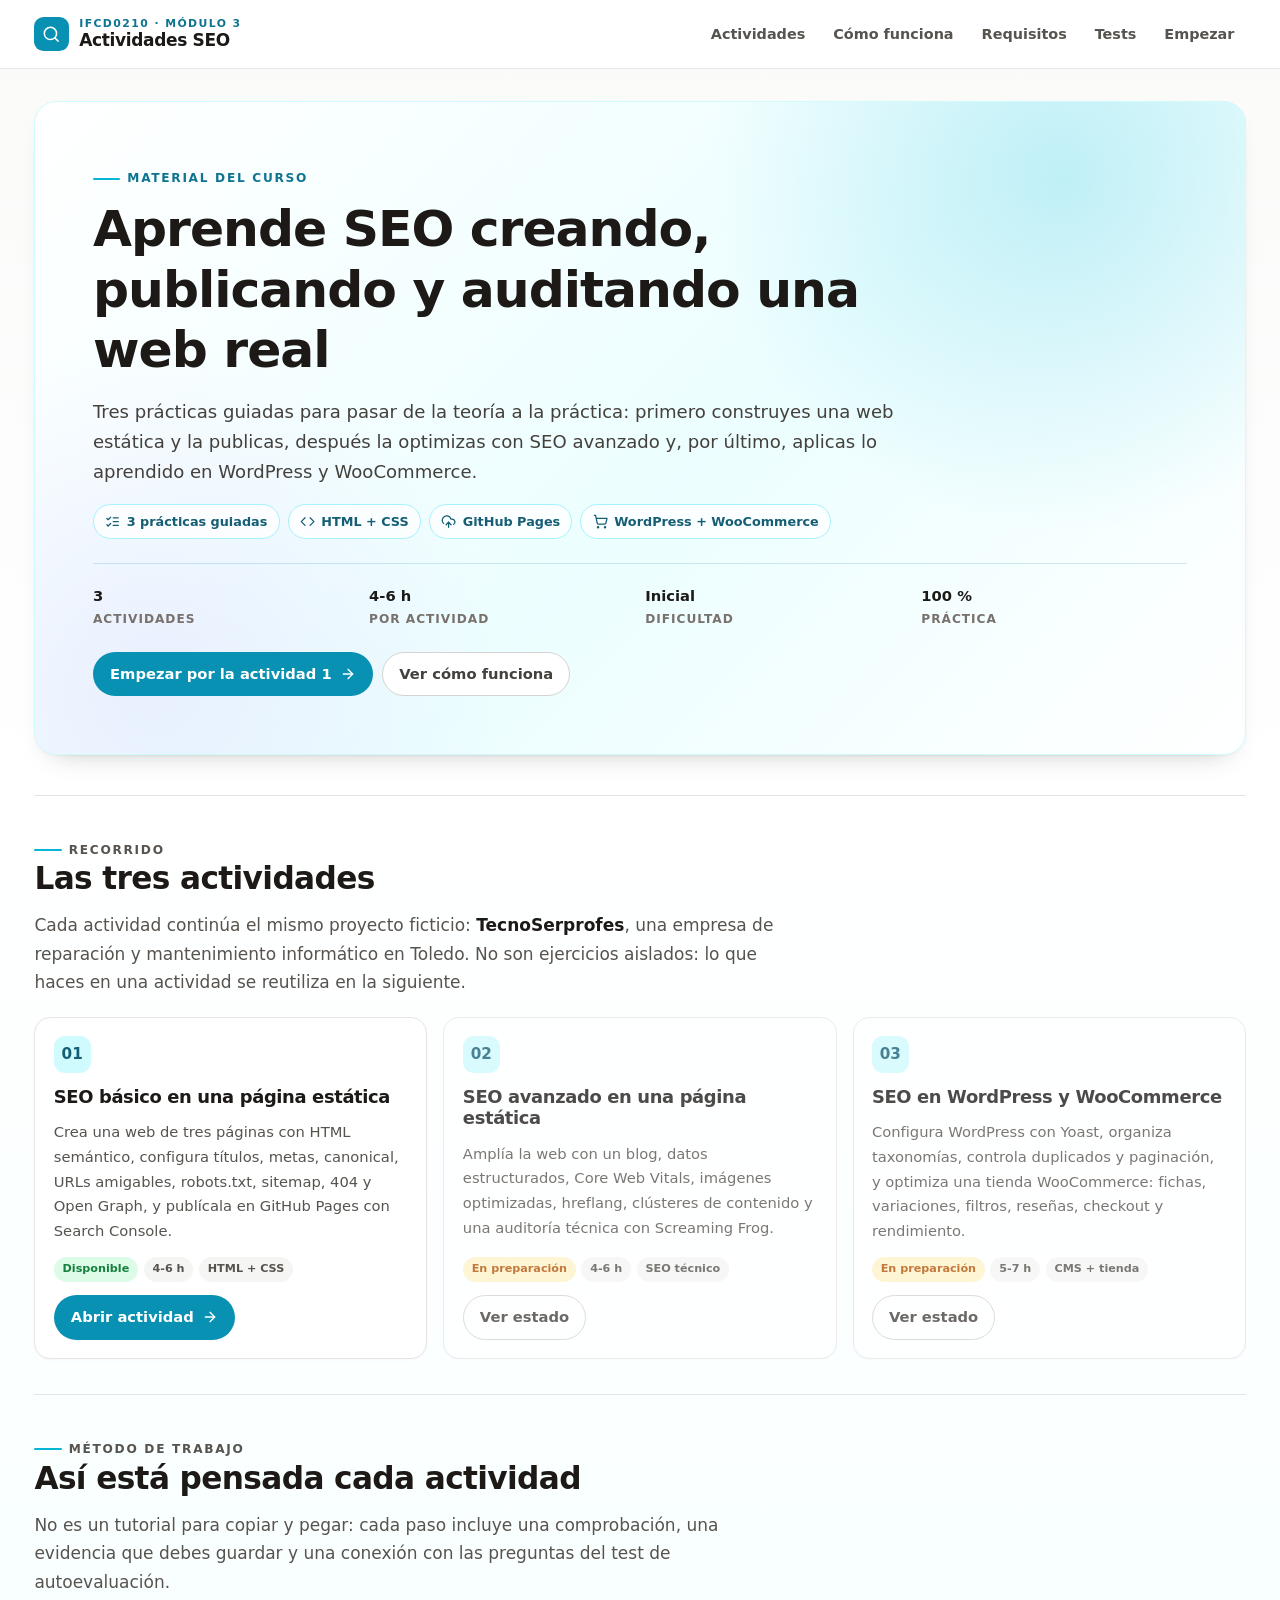
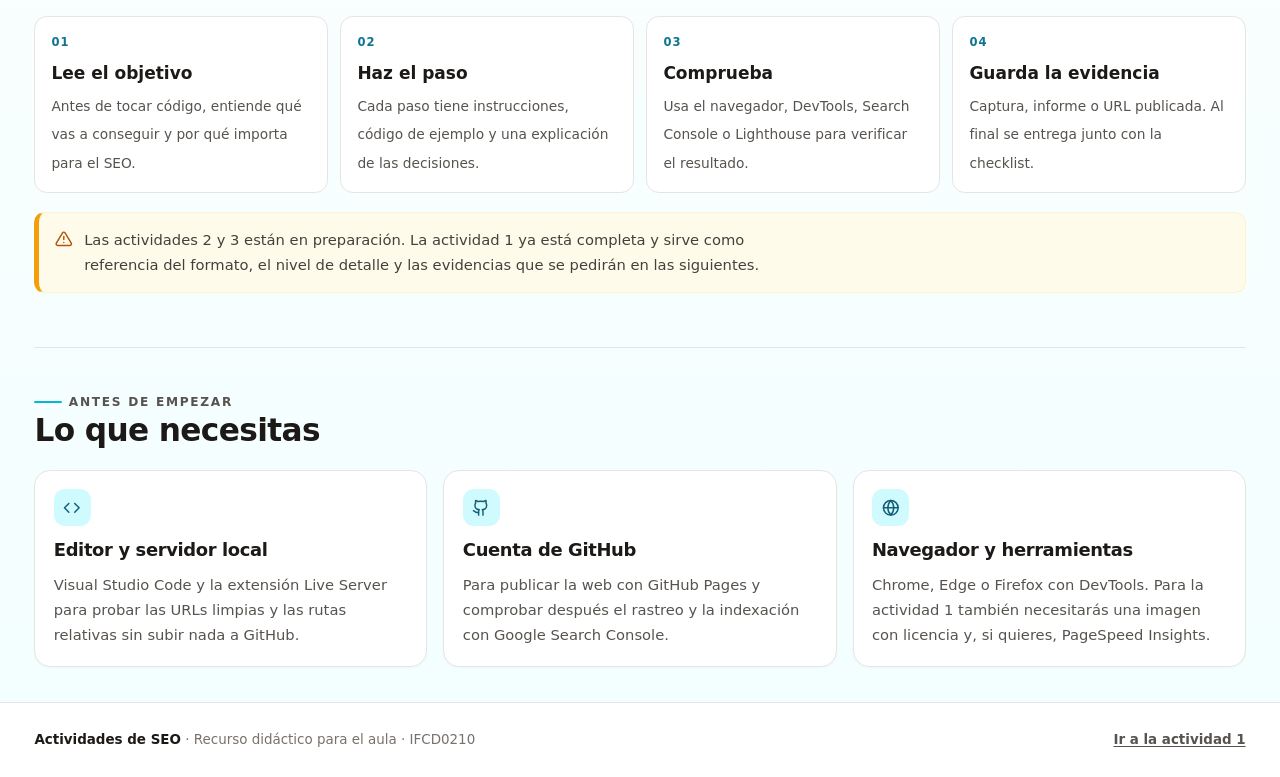
==== index.html @ eb892e44 "feat: anade portada y sistema de diseno compartido" ====
<!DOCTYPE html>
<html lang="es">
<head>
  <meta charset="UTF-8">
  <meta name="viewport" content="width=device-width, initial-scale=1.0">
  <title>Actividades de SEO · IFCD0210</title>
  <meta name="description" content="Tres actividades guiadas para aprender SEO creando una web estática, optimizándola y aplicando SEO en WordPress y WooCommerce. Material del módulo 3 del IFCD0210.">
  <meta name="theme-color" content="#0891b2">
  <link rel="stylesheet" href="assets/estilos.css">
</head>
<body>
  <a class="saltar" href="#contenido">Saltar al contenido</a>

  <header class="barra-superior">
    <div class="contenedor barra-inner">
      <a class="marca" href="index.html">
        <span class="marca-logo" aria-hidden="true">
          <svg viewBox="0 0 24 24" fill="none" stroke="currentColor" stroke-width="2" stroke-linecap="round" stroke-linejoin="round">
            <circle cx="11" cy="11" r="8"></circle>
            <path d="m21 21-4.3-4.3"></path>
          </svg>
        </span>
        <span class="marca-texto">
          <small>IFCD0210 · Módulo 3</small>
          Actividades SEO
        </span>
      </a>

      <nav class="nav-superior" aria-label="Navegación principal">
        <a href="#actividades">Actividades</a>
        <a href="#metodo">Cómo funciona</a>
        <a href="#requisitos">Requisitos</a>
        <a href="quizzes/">Tests</a>
        <a href="actividad-1-seo-basico/">Empezar</a>
      </nav>
    </div>
  </header>

  <main id="contenido">
    <div class="contenedor">
      <section class="portada-hero">
        <p class="ceja">Material del curso</p>
        <h1>Aprende SEO creando, publicando y auditando una web real</h1>
        <p class="intro">
          Tres prácticas guiadas para pasar de la teoría a la práctica: primero construyes una web estática y la publicas,
          después la optimizas con SEO avanzado y, por último, aplicas lo aprendido en WordPress y WooCommerce.
        </p>

        <ul class="chips">
          <li>
            <svg viewBox="0 0 24 24" fill="none" stroke="currentColor" stroke-width="2" stroke-linecap="round" stroke-linejoin="round" aria-hidden="true">
              <path d="m3 17 2 2 4-4"></path><path d="m3 7 2 2 4-4"></path><path d="M13 6h8"></path><path d="M13 12h8"></path><path d="M13 18h8"></path>
            </svg>
            3 prácticas guiadas
          </li>
          <li>
            <svg viewBox="0 0 24 24" fill="none" stroke="currentColor" stroke-width="2" stroke-linecap="round" stroke-linejoin="round" aria-hidden="true">
              <path d="m16 18 6-6-6-6"></path><path d="m8 6-6 6 6 6"></path>
            </svg>
            HTML + CSS
          </li>
          <li>
            <svg viewBox="0 0 24 24" fill="none" stroke="currentColor" stroke-width="2" stroke-linecap="round" stroke-linejoin="round" aria-hidden="true">
              <path d="M12 13v8"></path><path d="M4 14.899A7 7 0 1 1 15.71 8h1.79a4.5 4.5 0 0 1 2.5 8.242"></path><path d="m8 17 4-4 4 4"></path>
            </svg>
            GitHub Pages
          </li>
          <li>
            <svg viewBox="0 0 24 24" fill="none" stroke="currentColor" stroke-width="2" stroke-linecap="round" stroke-linejoin="round" aria-hidden="true">
              <circle cx="8" cy="21" r="1"></circle><circle cx="19" cy="21" r="1"></circle><path d="M2.05 2.05h2l2.66 12.42a2 2 0 0 0 2 1.58h9.78a2 2 0 0 0 1.95-1.57l1.65-7.43H5.12"></path>
            </svg>
            WordPress + WooCommerce
          </li>
        </ul>

        <div class="hero-datos">
          <div class="dato">
            <strong>3</strong>
            <span>Actividades</span>
          </div>
          <div class="dato">
            <strong>4-6 h</strong>
            <span>Por actividad</span>
          </div>
          <div class="dato">
            <strong>Inicial</strong>
            <span>Dificultad</span>
          </div>
          <div class="dato">
            <strong>100 %</strong>
            <span>Práctica</span>
          </div>
        </div>

        <div style="display:flex;flex-wrap:wrap;gap:.6rem;margin-top:1.4rem">
          <a class="boton" href="actividad-1-seo-basico/">
            Empezar por la actividad 1
            <svg viewBox="0 0 24 24" fill="none" stroke="currentColor" stroke-width="2" stroke-linecap="round" stroke-linejoin="round" aria-hidden="true">
              <path d="M5 12h14"></path><path d="m12 5 7 7-7 7"></path>
            </svg>
          </a>
          <a class="boton boton-suave" href="#metodo">Ver cómo funciona</a>
        </div>
      </section>

      <section class="seccion-portada" id="actividades">
        <div class="seccion-cabecera">
          <p class="ceja">Recorrido</p>
          <h2>Las tres actividades</h2>
          <p>
            Cada actividad continúa el mismo proyecto ficticio: <strong>TecnoSerprofes</strong>, una empresa de reparación
            y mantenimiento informático en Toledo. No son ejercicios aislados: lo que haces en una actividad se reutiliza en la siguiente.
          </p>
        </div>

        <div class="rejilla-actividades">
          <article class="tarjeta-actividad">
            <span class="numero" aria-hidden="true">01</span>
            <h3>SEO básico en una página estática</h3>
            <p>
              Crea una web de tres páginas con HTML semántico, configura títulos, metas, canonical, URLs amigables,
              robots.txt, sitemap, 404 y Open Graph, y publícala en GitHub Pages con Search Console.
            </p>
            <div class="tarjeta-meta">
              <span class="etiqueta etiqueta-verde">Disponible</span>
              <span class="etiqueta">4-6 h</span>
              <span class="etiqueta">HTML + CSS</span>
            </div>
            <a class="boton" href="actividad-1-seo-basico/">
              Abrir actividad
              <svg viewBox="0 0 24 24" fill="none" stroke="currentColor" stroke-width="2" stroke-linecap="round" stroke-linejoin="round" aria-hidden="true">
                <path d="M5 12h14"></path><path d="m12 5 7 7-7 7"></path>
              </svg>
            </a>
          </article>

          <article class="tarjeta-actividad deshabilitada">
            <span class="numero" aria-hidden="true">02</span>
            <h3>SEO avanzado en una página estática</h3>
            <p>
              Amplía la web con un blog, datos estructurados, Core Web Vitals, imágenes optimizadas, hreflang,
              clústeres de contenido y una auditoría técnica con Screaming Frog.
            </p>
            <div class="tarjeta-meta">
              <span class="etiqueta etiqueta-amarilla">En preparación</span>
              <span class="etiqueta">4-6 h</span>
              <span class="etiqueta">SEO técnico</span>
            </div>
            <a class="boton boton-suave" href="actividad-2-seo-avanzado/">Ver estado</a>
          </article>

          <article class="tarjeta-actividad deshabilitada">
            <span class="numero" aria-hidden="true">03</span>
            <h3>SEO en WordPress y WooCommerce</h3>
            <p>
              Configura WordPress con Yoast, organiza taxonomías, controla duplicados y paginación, y optimiza una
              tienda WooCommerce: fichas, variaciones, filtros, reseñas, checkout y rendimiento.
            </p>
            <div class="tarjeta-meta">
              <span class="etiqueta etiqueta-amarilla">En preparación</span>
              <span class="etiqueta">5-7 h</span>
              <span class="etiqueta">CMS + tienda</span>
            </div>
            <a class="boton boton-suave" href="actividad-3-wordpress-woocommerce/">Ver estado</a>
          </article>
        </div>
      </section>

      <section class="seccion-portada" id="metodo">
        <div class="seccion-cabecera">
          <p class="ceja">Método de trabajo</p>
          <h2>Así está pensada cada actividad</h2>
          <p>
            No es un tutorial para copiar y pegar: cada paso incluye una comprobación, una evidencia que debes guardar
            y una conexión con las preguntas del test de autoevaluación.
          </p>
        </div>

        <ol class="pasos-metodo">
          <li>
            <strong>Lee el objetivo</strong>
            <span>Antes de tocar código, entiende qué vas a conseguir y por qué importa para el SEO.</span>
          </li>
          <li>
            <strong>Haz el paso</strong>
            <span>Cada paso tiene instrucciones, código de ejemplo y una explicación de las decisiones.</span>
          </li>
          <li>
            <strong>Comprueba</strong>
            <span>Usa el navegador, DevTools, Search Console o Lighthouse para verificar el resultado.</span>
          </li>
          <li>
            <strong>Guarda la evidencia</strong>
            <span>Captura, informe o URL publicada. Al final se entrega junto con la checklist.</span>
          </li>
        </ol>

        <div class="aviso">
          <svg viewBox="0 0 24 24" fill="none" stroke="currentColor" stroke-width="2" stroke-linecap="round" stroke-linejoin="round" aria-hidden="true">
            <path d="M12 9v4"></path><path d="M12 17h.01"></path><path d="M10.29 3.86 1.82 18a2 2 0 0 0 1.71 3h16.94a2 2 0 0 0 1.71-3L13.71 3.86a2 2 0 0 0-3.42 0Z"></path>
          </svg>
          <p>
            Las actividades 2 y 3 están en preparación. La actividad 1 ya está completa y sirve como referencia
            del formato, el nivel de detalle y las evidencias que se pedirán en las siguientes.
          </p>
        </div>
      </section>

      <section class="seccion-portada" id="requisitos">
        <div class="seccion-cabecera">
          <p class="ceja">Antes de empezar</p>
          <h2>Lo que necesitas</h2>
        </div>

        <div class="rejilla-actividades">
          <article class="tarjeta-actividad">
            <span class="numero" aria-hidden="true">
              <svg viewBox="0 0 24 24" fill="none" stroke="currentColor" stroke-width="2" stroke-linecap="round" stroke-linejoin="round" style="width:1.1rem;height:1.1rem">
                <path d="m16 18 6-6-6-6"></path><path d="m8 6-6 6 6 6"></path>
              </svg>
            </span>
            <h3>Editor y servidor local</h3>
            <p>Visual Studio Code y la extensión Live Server para probar las URLs limpias y las rutas relativas sin subir nada a GitHub.</p>
          </article>

          <article class="tarjeta-actividad">
            <span class="numero" aria-hidden="true">
              <svg viewBox="0 0 24 24" fill="none" stroke="currentColor" stroke-width="2" stroke-linecap="round" stroke-linejoin="round" style="width:1.1rem;height:1.1rem">
                <path d="M15 22v-4a4.8 4.8 0 0 0-1-3.5c3 0 6-2 6-5.5.08-1.25-.27-2.48-1-3.5.28-1.15.28-2.35 0-3.5 0 0-1 0-3 1.5-2.64-.5-5.36-.5-8 0C6 2 5 2 5 2c-.3 1.15-.3 2.35 0 3.5A5.4 5.4 0 0 0 4 9c0 3.5 3 5.5 6 5.5-.39.49-.68 1.05-.85 1.65-.17.6-.22 1.23-.15 1.85v4"></path><path d="M9 18c-4.51 2-5-2-7-2"></path>
              </svg>
            </span>
            <h3>Cuenta de GitHub</h3>
            <p>Para publicar la web con GitHub Pages y comprobar después el rastreo y la indexación con Google Search Console.</p>
          </article>

          <article class="tarjeta-actividad">
            <span class="numero" aria-hidden="true">
              <svg viewBox="0 0 24 24" fill="none" stroke="currentColor" stroke-width="2" stroke-linecap="round" stroke-linejoin="round" style="width:1.1rem;height:1.1rem">
                <circle cx="12" cy="12" r="10"></circle><path d="M12 2a14.5 14.5 0 0 0 0 20 14.5 14.5 0 0 0 0-20"></path><path d="M2 12h20"></path>
              </svg>
            </span>
            <h3>Navegador y herramientas</h3>
            <p>Chrome, Edge o Firefox con DevTools. Para la actividad 1 también necesitarás una imagen con licencia y, si quieres, PageSpeed Insights.</p>
          </article>
        </div>
      </section>
    </div>
  </main>

  <footer class="pie">
    <div class="contenedor pie-inner">
      <p><strong>Actividades de SEO</strong> · Recurso didáctico para el aula · IFCD0210</p>
      <p><a href="actividad-1-seo-basico/">Ir a la actividad 1</a></p>
    </div>
  </footer>
</body>
</html>
---- assets/estilos.css ----
/* ==========================================================================
   Actividades SEO · IFCD0210
   Hoja de estilos común para la portada y las actividades
   ========================================================================== */

:root {
  --e50: #ecfeff;
  --e100: #cffafe;
  --e200: #a5f3fc;
  --e500: #06b6d4;
  --e600: #0891b2;
  --e700: #0e7490;
  --e800: #155e75;

  --s50: #fafaf9;
  --s100: #f5f5f4;
  --s200: #e7e5e4;
  --s300: #d6d3d1;
  --s400: #a8a29e;
  --s500: #78716c;
  --s600: #57534e;
  --s700: #44403c;
  --s800: #292524;
  --s900: #1c1917;

  --a50: #fffbeb;
  --a100: #fef3c7;
  --a500: #f59e0b;
  --a700: #b45309;

  --r50: #fef2f2;
  --r100: #fee2e2;
  --r500: #ef4444;
  --r700: #b91c1c;

  --g50: #f0fdf4;
  --g100: #dcfce7;
  --g500: #22c55e;
  --g700: #15803d;

  --b50: #eff6ff;
  --b100: #dbeafe;
  --b500: #3b82f6;
  --b700: #1d4ed8;

  --v50: #f5f3ff;
  --v100: #ede9fe;
  --v500: #8b5cf6;
  --v700: #6d28d9;

  --fuente: ui-sans-serif, system-ui, -apple-system, BlinkMacSystemFont, "Segoe UI", Roboto, "Helvetica Neue", Arial, sans-serif;
  --mono: ui-monospace, SFMono-Regular, Menlo, Monaco, Consolas, "Liberation Mono", "Courier New", monospace;

  --sombra: 0 1px 2px rgba(0, 0, 0, .04), 0 14px 28px -20px rgba(28, 25, 23, .35);
  --radio: 1rem;
  --radio-pequeno: .65rem;
  --ancho: 78rem;
  --ancho-texto: 74ch;
}

*,
*::before,
*::after {
  box-sizing: border-box;
}

html {
  scroll-behavior: smooth;
  scroll-padding-top: 6.5rem;
}

body {
  margin: 0;
  font-family: var(--fuente);
  font-size: 1.0625rem;
  line-height: 1.68;
  color: var(--s900);
  background:
    linear-gradient(180deg, var(--s50) 0%, #fff 34%, rgba(236, 254, 255, .65) 100%);
  -webkit-font-smoothing: antialiased;
  text-rendering: optimizeLegibility;
}

a {
  color: var(--e700);
  text-underline-offset: .18em;
}

a:hover {
  color: var(--e800);
}

:focus-visible {
  outline: 3px solid var(--e500);
  outline-offset: 3px;
  border-radius: .3rem;
}

img,
svg {
  max-width: 100%;
}

img {
  height: auto;
}

h1,
h2,
h3,
h4 {
  line-height: 1.2;
  letter-spacing: -.02em;
  color: var(--s900);
}

h1 {
  font-size: clamp(2rem, 4.4vw, 3.15rem);
  margin: 0 0 1rem;
}

h2 {
  font-size: clamp(1.45rem, 2.5vw, 1.95rem);
  margin: 0 0 .85rem;
}

h3 {
  font-size: 1.22rem;
  margin: 1.9rem 0 .55rem;
}

h4 {
  font-size: 1.05rem;
  margin: 1.4rem 0 .4rem;
}

p,
li {
  max-width: var(--ancho-texto);
}

p {
  margin: 0 0 1rem;
}

ul,
ol {
  margin: 0 0 1rem;
  padding-left: 1.35rem;
}

li + li {
  margin-top: .35rem;
}

strong {
  color: var(--s900);
}

code {
  font-family: var(--mono);
  font-size: .9em;
  background: var(--s100);
  border: 1px solid var(--s200);
  border-radius: .35rem;
  padding: .08em .35em;
  color: var(--s800);
  overflow-wrap: anywhere;
}

pre code {
  background: none;
  border: 0;
  padding: 0;
  color: inherit;
  font-size: inherit;
  overflow-wrap: normal;
}

/* --------------------------------------------------------------------------
   Accesibilidad
   -------------------------------------------------------------------------- */

.saltar {
  position: absolute;
  left: -9999px;
  top: 0;
  z-index: 999;
  background: var(--s900);
  color: #fff;
  padding: .75rem 1rem;
  border-radius: 0 0 .5rem 0;
  font-weight: 700;
}

.saltar:focus {
  left: 0;
  color: #fff;
}

.visualmente-oculto {
  position: absolute !important;
  width: 1px !important;
  height: 1px !important;
  padding: 0 !important;
  margin: -1px !important;
  overflow: hidden !important;
  clip: rect(0, 0, 0, 0) !important;
  white-space: nowrap !important;
  border: 0 !important;
}

/* --------------------------------------------------------------------------
   Estructura general
   -------------------------------------------------------------------------- */

.contenedor {
  width: 100%;
  max-width: var(--ancho);
  margin: 0 auto;
  padding-left: 1.15rem;
  padding-right: 1.15rem;
}

.barra-superior {
  position: sticky;
  top: 0;
  z-index: 50;
  background: rgba(255, 255, 255, .9);
  border-bottom: 1px solid var(--s200);
  backdrop-filter: blur(12px);
}

.barra-inner {
  display: flex;
  align-items: center;
  justify-content: space-between;
  gap: 1rem;
  min-height: 4.25rem;
}

.marca {
  display: inline-flex;
  align-items: center;
  gap: .65rem;
  text-decoration: none;
  color: var(--s900);
  font-weight: 800;
  letter-spacing: -.02em;
  white-space: nowrap;
}

.marca:hover {
  color: var(--s900);
}

.marca-logo {
  display: inline-flex;
  align-items: center;
  justify-content: center;
  width: 2.15rem;
  height: 2.15rem;
  border-radius: .6rem;
  background: var(--e600);
  color: #fff;
  flex-shrink: 0;
}

.marca-logo svg {
  width: 1.15rem;
  height: 1.15rem;
}

.marca-texto {
  display: flex;
  flex-direction: column;
  line-height: 1.12;
}

.marca-texto small {
  font-size: .68rem;
  font-weight: 700;
  letter-spacing: .13em;
  text-transform: uppercase;
  color: var(--e700);
}

.nav-superior {
  display: flex;
  align-items: center;
  gap: .35rem;
  flex-wrap: wrap;
  justify-content: flex-end;
}

.nav-superior a {
  display: inline-flex;
  align-items: center;
  min-height: 2.35rem;
  padding: .35rem .7rem;
  border-radius: 999px;
  color: var(--s600);
  text-decoration: none;
  font-size: .9rem;
  font-weight: 650;
}

.nav-superior a:hover {
  background: var(--e50);
  color: var(--e800);
}

.nav-superior a[aria-current="page"] {
  background: var(--e100);
  color: var(--e800);
}

.boton {
  display: inline-flex;
  align-items: center;
  justify-content: center;
  gap: .5rem;
  min-height: 2.65rem;
  padding: .55rem 1rem;
  border: 1px solid transparent;
  border-radius: 999px;
  background: var(--e600);
  color: #fff;
  font: inherit;
  font-size: .92rem;
  font-weight: 750;
  text-decoration: none;
  cursor: pointer;
  transition: transform .18s ease, background .18s ease, box-shadow .18s ease;
}

.boton:hover {
  background: var(--e700);
  color: #fff;
  transform: translateY(-1px);
  box-shadow: 0 10px 20px -14px rgba(8, 145, 178, .9);
}

.boton:active {
  transform: translateY(0);
}

.boton svg {
  width: 1rem;
  height: 1rem;
}

.boton-suave {
  background: #fff;
  border-color: var(--s300);
  color: var(--s700);
}

.boton-suave:hover {
  background: var(--s50);
  color: var(--s900);
}

.boton-secundario {
  background: var(--s900);
}

.boton-secundario:hover {
  background: var(--s800);
}

.boton-bloque {
  width: 100%;
}

/* --------------------------------------------------------------------------
   Migas y cabecera de actividad
   -------------------------------------------------------------------------- */

.migas {
  display: flex;
  align-items: center;
  flex-wrap: wrap;
  gap: .45rem;
  padding: 1.25rem 0 .25rem;
  font-size: .85rem;
  color: var(--s500);
}

.migas a {
  color: var(--s600);
  text-decoration: none;
  font-weight: 600;
}

.migas a:hover {
  color: var(--e700);
  text-decoration: underline;
}

.migas span[aria-hidden="true"] {
  color: var(--s400);
}

.hero {
  position: relative;
  overflow: hidden;
  margin: 1rem 0 2.25rem;
  padding: clamp(1.5rem, 4vw, 3.2rem);
  border: 1px solid var(--e100);
  border-radius: calc(var(--radio) + .35rem);
  background:
    radial-gradient(circle at 88% 10%, rgba(6, 182, 212, .18), transparent 32%),
    linear-gradient(135deg, #fff 0%, var(--e50) 62%, #fff 100%);
  box-shadow: var(--sombra);
}

.hero::after {
  content: "";
  position: absolute;
  right: -5rem;
  bottom: -7rem;
  width: 19rem;
  height: 19rem;
  border-radius: 50%;
  border: 2.6rem solid rgba(6, 182, 212, .08);
  pointer-events: none;
}

.hero > * {
  position: relative;
  z-index: 1;
}

.ceja {
  display: inline-flex;
  align-items: center;
  gap: .45rem;
  margin: 0 0 .65rem;
  font-size: .76rem;
  font-weight: 800;
  letter-spacing: .14em;
  text-transform: uppercase;
  color: var(--e700);
}

.ceja::before {
  content: "";
  width: 1.7rem;
  height: 2px;
  border-radius: 999px;
  background: var(--e500);
}

.hero h1 {
  max-width: 22ch;
  margin-bottom: .9rem;
}

.hero .intro {
  max-width: 68ch;
  margin: 0 0 1.25rem;
  font-size: 1.12rem;
  color: var(--s700);
}

.chips {
  display: flex;
  flex-wrap: wrap;
  gap: .5rem;
  margin: 0;
  padding: 0;
  list-style: none;
}

.chips li {
  display: inline-flex;
  align-items: center;
  gap: .4rem;
  margin: 0;
  padding: .38rem .7rem;
  border: 1px solid var(--e200);
  border-radius: 999px;
  background: rgba(255, 255, 255, .78);
  color: var(--e800);
  font-size: .8rem;
  font-weight: 700;
}

.chips svg {
  width: .95rem;
  height: .95rem;
  flex-shrink: 0;
}

.hero-datos {
  display: grid;
  grid-template-columns: repeat(4, minmax(0, 1fr));
  gap: .65rem;
  margin-top: 1.5rem;
  padding-top: 1.25rem;
  border-top: 1px solid rgba(8, 145, 178, .18);
}

.dato {
  min-width: 0;
}

.dato strong {
  display: block;
  font-size: .92rem;
  color: var(--s900);
}

.dato span {
  display: block;
  font-size: .76rem;
  font-weight: 650;
  letter-spacing: .08em;
  text-transform: uppercase;
  color: var(--s500);
}

/* --------------------------------------------------------------------------
   Layout con índice lateral
   -------------------------------------------------------------------------- */

.layout {
  display: grid;
  grid-template-columns: 17.5rem minmax(0, 1fr);
  gap: clamp(1.5rem, 4vw, 3.5rem);
  align-items: start;
  padding-bottom: 4rem;
}

.indice {
  position: sticky;
  top: 5.6rem;
  max-height: calc(100vh - 7rem);
  overflow: auto;
  padding: 1.1rem;
  border: 1px solid var(--s200);
  border-radius: var(--radio);
  background: rgba(255, 255, 255, .92);
  box-shadow: 0 1px 2px rgba(0, 0, 0, .03);
  scrollbar-width: thin;
}

.indice-titulo {
  margin: 0 0 .6rem;
  font-size: .72rem;
  font-weight: 800;
  letter-spacing: .13em;
  text-transform: uppercase;
  color: var(--s500);
}

.indice ol {
  margin: 0;
  padding: 0;
  list-style: none;
  counter-reset: indice;
}

.indice li {
  margin: 0;
  counter-increment: indice;
}

.indice li a {
  display: flex;
  gap: .55rem;
  padding: .36rem .45rem;
  border-radius: .45rem;
  color: var(--s600);
  text-decoration: none;
  font-size: .84rem;
  line-height: 1.35;
}

.indice li a::before {
  content: counter(indice, decimal-leading-zero);
  flex-shrink: 0;
  font-size: .68rem;
  font-weight: 800;
  color: var(--s400);
  padding-top: .12rem;
  font-variant-numeric: tabular-nums;
}

.indice li a:hover {
  background: var(--e50);
  color: var(--e800);
}

.indice li a.activo {
  background: var(--e100);
  color: var(--e800);
  font-weight: 700;
}

.indice li a.activo::before {
  color: var(--e700);
}

.indice-extra {
  display: flex;
  flex-direction: column;
  gap: .25rem;
  margin-top: .9rem;
  padding-top: .9rem;
  border-top: 1px solid var(--s200);
}

.indice-extra a {
  display: flex;
  align-items: center;
  gap: .4rem;
  padding: .35rem .45rem;
  border-radius: .45rem;
  color: var(--s600);
  text-decoration: none;
  font-size: .82rem;
  font-weight: 650;
}

.indice-extra a:hover {
  background: var(--s100);
  color: var(--s900);
}

.contenido {
  min-width: 0;
}

.contenido > section {
  padding: 2.2rem 0;
  border-top: 1px solid var(--s200);
}

.contenido > section:first-child {
  padding-top: 0;
  border-top: 0;
}

.contenido > section:last-child {
  border-bottom: 0;
}

.paso {
  scroll-margin-top: 6.5rem;
}

.paso h2 {
  display: flex;
  align-items: flex-start;
  gap: .7rem;
}

.paso h2 .num {
  display: inline-flex;
  align-items: center;
  justify-content: center;
  flex-shrink: 0;
  width: 2.05rem;
  height: 2.05rem;
  margin-top: .08rem;
  border-radius: .6rem;
  background: var(--e600);
  color: #fff;
  font-size: .9rem;
  font-weight: 850;
  letter-spacing: 0;
  font-variant-numeric: tabular-nums;
}

.subtitulo {
  margin: -.35rem 0 1.1rem;
  color: var(--s600);
  font-size: 1.02rem;
}

/* --------------------------------------------------------------------------
   Cajas didácticas
   -------------------------------------------------------------------------- */

.caja {
  margin: 1.25rem 0;
  padding: 1rem 1.1rem;
  border: 1px solid var(--s200);
  border-left: 5px solid var(--s400);
  border-radius: var(--radio-pequeno);
  background: #fff;
  box-shadow: 0 1px 2px rgba(0, 0, 0, .025);
}

.caja > :first-child {
  margin-top: 0;
}

.caja > :last-child {
  margin-bottom: 0;
}

.caja-titulo {
  display: flex;
  align-items: center;
  gap: .45rem;
  margin: 0 0 .45rem;
  font-size: .8rem;
  font-weight: 850;
  letter-spacing: .08em;
  text-transform: uppercase;
}

.caja-titulo svg {
  width: 1rem;
  height: 1rem;
  flex-shrink: 0;
}

.caja-objetivo {
  border-left-color: var(--b500);
  background: linear-gradient(180deg, var(--b50), #fff);
}

.caja-objetivo .caja-titulo {
  color: var(--b700);
}

.caja-comprueba {
  border-left-color: var(--g500);
  background: linear-gradient(180deg, var(--g50), #fff);
}

.caja-comprueba .caja-titulo {
  color: var(--g700);
}

.caja-cuidado {
  border-left-color: var(--a500);
  background: linear-gradient(180deg, var(--a50), #fff);
}

.caja-cuidado .caja-titulo {
  color: var(--a700);
}

.caja-evidencia {
  border-left-color: var(--v500);
  background: linear-gradient(180deg, var(--v50), #fff);
}

.caja-evidencia .caja-titulo {
  color: var(--v700);
}

.caja-ampliacion {
  border-left-color: var(--e500);
  background: linear-gradient(180deg, var(--e50), #fff);
}

.caja-ampliacion .caja-titulo {
  color: var(--e800);
}

.caja-nota {
  border-left-color: var(--s400);
  background: var(--s50);
}

.caja-nota .caja-titulo {
  color: var(--s600);
}

.caja ul,
.caja ol {
  margin-bottom: 0;
}

/* --------------------------------------------------------------------------
   Código
   -------------------------------------------------------------------------- */

.codigo {
  position: relative;
  margin: 1rem 0 1.35rem;
  border: 1px solid #1e293b;
  border-radius: .8rem;
  background: #0f172a;
  box-shadow: 0 18px 35px -30px rgba(15, 23, 42, .9);
  overflow: hidden;
}

.codigo-cabecera {
  display: flex;
  align-items: center;
  justify-content: space-between;
  gap: 1rem;
  padding: .5rem .65rem .5rem .9rem;
  border-bottom: 1px solid rgba(148, 163, 184, .18);
  background: #111c31;
}

.codigo-lenguaje {
  font-family: var(--mono);
  font-size: .68rem;
  font-weight: 700;
  letter-spacing: .1em;
  text-transform: uppercase;
  color: #94a3b8;
}

.boton-copiar {
  display: inline-flex;
  align-items: center;
  gap: .35rem;
  padding: .28rem .6rem;
  border: 1px solid rgba(148, 163, 184, .35);
  border-radius: .45rem;
  background: rgba(148, 163, 184, .1);
  color: #e2e8f0;
  font: inherit;
  font-size: .72rem;
  font-weight: 700;
  cursor: pointer;
  transition: background .18s ease, border-color .18s ease;
}

.boton-copiar:hover {
  background: rgba(148, 163, 184, .2);
  border-color: rgba(148, 163, 184, .55);
}

.boton-copiar.copiado {
  background: rgba(34, 197, 94, .2);
  border-color: rgba(34, 197, 94, .6);
  color: #dcfce7;
}

.codigo pre {
  margin: 0;
  padding: 1rem 1.1rem;
  overflow-x: auto;
  color: #e2e8f0;
  font-family: var(--mono);
  font-size: .84rem;
  line-height: 1.65;
  tab-size: 2;
}

.codigo pre code {
  color: inherit;
}

/* --------------------------------------------------------------------------
   Tablas
   -------------------------------------------------------------------------- */

.tabla {
  margin: 1rem 0 1.35rem;
  border: 1px solid var(--s200);
  border-radius: .75rem;
  overflow-x: auto;
  background: #fff;
}

.tabla table {
  width: 100%;
  border-collapse: collapse;
  font-size: .9rem;
  min-width: 38rem;
}

.tabla caption {
  padding: .75rem .9rem;
  text-align: left;
  font-size: .82rem;
  font-weight: 700;
  color: var(--s600);
  border-bottom: 1px solid var(--s200);
  background: var(--s50);
}

.tabla th,
.tabla td {
  padding: .65rem .8rem;
  text-align: left;
  vertical-align: top;
  border-bottom: 1px solid var(--s200);
}

.tabla th {
  background: var(--s50);
  color: var(--s700);
  font-size: .78rem;
  font-weight: 800;
  letter-spacing: .04em;
  text-transform: uppercase;
  white-space: nowrap;
}

.tabla tr:last-child td {
  border-bottom: 0;
}

.tabla tbody tr:hover {
  background: rgba(236, 254, 255, .45);
}

.tabla code {
  white-space: nowrap;
}

/* --------------------------------------------------------------------------
   Checklist y progreso
   -------------------------------------------------------------------------- */

.checklist-panel {
  margin: 1.2rem 0;
  padding: 1.1rem;
  border: 1px solid var(--s200);
  border-radius: var(--radio);
  background: #fff;
  box-shadow: var(--sombra);
}

.checklist-cabecera {
  display: flex;
  align-items: flex-start;
  justify-content: space-between;
  gap: 1rem;
  flex-wrap: wrap;
  margin-bottom: .8rem;
}

.checklist-cabecera h3 {
  margin: 0;
}

.progreso {
  display: flex;
  align-items: center;
  gap: .6rem;
  min-width: 12rem;
}

.progreso-barra {
  flex: 1;
  height: .55rem;
  border-radius: 999px;
  background: var(--s200);
  overflow: hidden;
}

.progreso-relleno {
  height: 100%;
  width: 0%;
  border-radius: inherit;
  background: linear-gradient(90deg, var(--e500), var(--g500));
  transition: width .25s ease;
}

.progreso-texto {
  font-size: .78rem;
  font-weight: 750;
  color: var(--s600);
  white-space: nowrap;
  font-variant-numeric: tabular-nums;
}

.checklist {
  display: grid;
  gap: .35rem;
  margin: 0;
  padding: 0;
  list-style: none;
}

.checklist li {
  margin: 0;
}

.checklist label {
  display: flex;
  align-items: flex-start;
  gap: .6rem;
  padding: .48rem .55rem;
  border-radius: .5rem;
  cursor: pointer;
  font-size: .92rem;
  line-height: 1.5;
}

.checklist label:hover {
  background: var(--s50);
}

.checklist input[type="checkbox"] {
  width: 1.15rem;
  height: 1.15rem;
  margin-top: .18rem;
  flex-shrink: 0;
  accent-color: var(--e600);
  cursor: pointer;
}

.checklist input[type="checkbox"]:checked + span {
  color: var(--s500);
  text-decoration: line-through;
  text-decoration-thickness: 1px;
}

.checklist-acciones {
  display: flex;
  flex-wrap: wrap;
  gap: .5rem;
  margin-top: .9rem;
  padding-top: .9rem;
  border-top: 1px solid var(--s200);
}

/* --------------------------------------------------------------------------
   Autoevaluación con details
   -------------------------------------------------------------------------- */

.autoevaluacion {
  display: grid;
  gap: .55rem;
  margin: 1rem 0;
}

.autoevaluacion details {
  border: 1px solid var(--s200);
  border-radius: .7rem;
  background: #fff;
  overflow: hidden;
}

.autoevaluacion summary {
  display: flex;
  align-items: flex-start;
  gap: .6rem;
  padding: .75rem .9rem;
  cursor: pointer;
  font-weight: 700;
  color: var(--s800);
  list-style: none;
}

.autoevaluacion summary::-webkit-details-marker {
  display: none;
}

.autoevaluacion summary::before {
  content: "+";
  display: inline-flex;
  align-items: center;
  justify-content: center;
  flex-shrink: 0;
  width: 1.35rem;
  height: 1.35rem;
  margin-top: .1rem;
  border-radius: .35rem;
  background: var(--e100);
  color: var(--e800);
  font-weight: 850;
}

.autoevaluacion details[open] summary::before {
  content: "−";
}

.autoevaluacion summary:hover {
  background: var(--s50);
}

.autoevaluacion .respuesta {
  padding: 0 .9rem .9rem 2.85rem;
  color: var(--s700);
  font-size: .94rem;
}

.autoevaluacion .respuesta > :first-child {
  margin-top: 0;
}

.autoevaluacion .respuesta > :last-child {
  margin-bottom: 0;
}

/* --------------------------------------------------------------------------
   Rúbrica
   -------------------------------------------------------------------------- */

.rubrica td:first-child {
  font-weight: 700;
  color: var(--s800);
}

.rubrica td:last-child {
  white-space: nowrap;
  font-weight: 800;
  color: var(--e800);
  font-variant-numeric: tabular-nums;
}

/* --------------------------------------------------------------------------
   Navegación entre actividades
   -------------------------------------------------------------------------- */

.paginacion {
  display: grid;
  grid-template-columns: repeat(2, minmax(0, 1fr));
  gap: .8rem;
  margin: 2rem 0 0;
}

.paginacion a {
  display: flex;
  flex-direction: column;
  gap: .18rem;
  padding: .9rem 1rem;
  border: 1px solid var(--s200);
  border-radius: .75rem;
  background: #fff;
  text-decoration: none;
  box-shadow: 0 1px 2px rgba(0, 0, 0, .025);
  transition: transform .18s ease, border-color .18s ease, box-shadow .18s ease;
}

.paginacion a:hover {
  transform: translateY(-2px);
  border-color: var(--e200);
  box-shadow: var(--sombra);
}

.paginacion a.siguiente {
  text-align: right;
  align-items: flex-end;
}

.paginacion small {
  font-size: .7rem;
  font-weight: 800;
  letter-spacing: .1em;
  text-transform: uppercase;
  color: var(--s500);
}

.paginacion strong {
  color: var(--e800);
  font-size: .95rem;
}

/* --------------------------------------------------------------------------
   Pie
   -------------------------------------------------------------------------- */

.pie {
  border-top: 1px solid var(--s200);
  background: #fff;
  padding: 1.6rem 0;
  color: var(--s500);
  font-size: .84rem;
}

.pie-inner {
  display: flex;
  align-items: center;
  justify-content: space-between;
  gap: 1rem;
  flex-wrap: wrap;
}

.pie p {
  margin: 0;
}

.pie a {
  color: var(--s600);
  font-weight: 650;
}

/* --------------------------------------------------------------------------
   Portada
   -------------------------------------------------------------------------- */

.portada-hero {
  margin: 2rem 0 2.5rem;
  padding: clamp(1.6rem, 5vw, 3.6rem);
  border: 1px solid var(--e100);
  border-radius: calc(var(--radio) + .4rem);
  background:
    radial-gradient(circle at 85% 12%, rgba(6, 182, 212, .2), transparent 30%),
    radial-gradient(circle at 10% 90%, rgba(139, 92, 246, .09), transparent 28%),
    linear-gradient(135deg, #fff 0%, var(--e50) 55%, #fff 100%);
  box-shadow: var(--sombra);
}

.portada-hero h1 {
  max-width: 24ch;
}

.portada-hero .intro {
  max-width: 70ch;
  font-size: 1.13rem;
  color: var(--s700);
}

.seccion-portada {
  padding: 2.2rem 0;
  border-top: 1px solid var(--s200);
}

.seccion-portada:first-of-type {
  border-top: 0;
  padding-top: 0;
}

.seccion-cabecera {
  max-width: 70ch;
  margin-bottom: 1.25rem;
}

.seccion-cabecera p {
  margin-bottom: 0;
  color: var(--s600);
}

.rejilla-actividades {
  display: grid;
  grid-template-columns: repeat(3, minmax(0, 1fr));
  gap: 1rem;
}

.tarjeta-actividad {
  position: relative;
  display: flex;
  flex-direction: column;
  gap: .8rem;
  padding: 1.15rem;
  border: 1px solid var(--s200);
  border-radius: var(--radio);
  background: #fff;
  box-shadow: 0 1px 2px rgba(0, 0, 0, .03);
  transition: transform .2s ease, box-shadow .2s ease, border-color .2s ease;
}

.tarjeta-actividad:hover {
  transform: translateY(-3px);
  border-color: var(--e200);
  box-shadow: var(--sombra);
}

.tarjeta-actividad .numero {
  display: inline-flex;
  align-items: center;
  justify-content: center;
  width: 2.3rem;
  height: 2.3rem;
  border-radius: .7rem;
  background: var(--e100);
  color: var(--e800);
  font-weight: 850;
  font-size: .95rem;
}

.tarjeta-actividad h3 {
  margin: 0;
  font-size: 1.12rem;
}

.tarjeta-actividad p {
  margin: 0;
  color: var(--s600);
  font-size: .92rem;
  flex: 1;
}

.tarjeta-meta {
  display: flex;
  flex-wrap: wrap;
  gap: .35rem;
}

.etiqueta {
  display: inline-flex;
  align-items: center;
  padding: .22rem .55rem;
  border-radius: 999px;
  background: var(--s100);
  color: var(--s600);
  font-size: .7rem;
  font-weight: 750;
}

.etiqueta-verde {
  background: var(--g100);
  color: var(--g700);
}

.etiqueta-amarilla {
  background: var(--a100);
  color: var(--a700);
}

.tarjeta-actividad .boton {
  align-self: flex-start;
}

.tarjeta-actividad.deshabilitada {
  opacity: .78;
}

.tarjeta-actividad.deshabilitada:hover {
  transform: none;
  border-color: var(--s200);
  box-shadow: 0 1px 2px rgba(0, 0, 0, .03);
}

.pasos-metodo {
  display: grid;
  grid-template-columns: repeat(4, minmax(0, 1fr));
  gap: .8rem;
  margin: 1.2rem 0 0;
  padding: 0;
  list-style: none;
  counter-reset: metodo;
}

.pasos-metodo li {
  position: relative;
  margin: 0;
  padding: 1rem;
  border: 1px solid var(--s200);
  border-radius: .8rem;
  background: #fff;
  counter-increment: metodo;
}

.pasos-metodo li::before {
  content: counter(metodo, decimal-leading-zero);
  display: block;
  margin-bottom: .4rem;
  color: var(--e700);
  font-size: .72rem;
  font-weight: 850;
  letter-spacing: .1em;
}

.pasos-metodo strong {
  display: block;
  margin-bottom: .2rem;
}

.pasos-metodo span {
  color: var(--s600);
  font-size: .86rem;
}

.aviso {
  display: flex;
  align-items: flex-start;
  gap: .7rem;
  margin: 1.2rem 0;
  padding: .9rem 1rem;
  border: 1px solid var(--a100);
  border-left: 5px solid var(--a500);
  border-radius: var(--radio-pequeno);
  background: var(--a50);
  color: var(--s700);
  font-size: .92rem;
}

.aviso svg {
  width: 1.1rem;
  height: 1.1rem;
  flex-shrink: 0;
  margin-top: .15rem;
  color: var(--a700);
}

.aviso p {
  margin: 0;
}

/* --------------------------------------------------------------------------
   Página en preparación
   -------------------------------------------------------------------------- */

.preparacion {
  display: flex;
  flex-direction: column;
  align-items: flex-start;
  gap: 1rem;
  max-width: 46rem;
  margin: 3rem auto 5rem;
  padding: clamp(1.4rem, 4vw, 2.4rem);
  border: 1px solid var(--s200);
  border-radius: var(--radio);
  background: #fff;
  box-shadow: var(--sombra);
}

.preparacion .icono {
  display: inline-flex;
  align-items: center;
  justify-content: center;
  width: 3.1rem;
  height: 3.1rem;
  border-radius: .9rem;
  background: var(--e100);
  color: var(--e800);
}

.preparacion .icono svg {
  width: 1.5rem;
  height: 1.5rem;
}

.preparacion h1 {
  margin: 0;
  font-size: clamp(1.6rem, 3vw, 2.2rem);
}

.preparacion p {
  margin: 0;
  color: var(--s600);
}

.preparacion .acciones {
  display: flex;
  flex-wrap: wrap;
  gap: .6rem;
  margin-top: .4rem;
}

/* --------------------------------------------------------------------------
   Responsive
   -------------------------------------------------------------------------- */

@media (max-width: 1080px) {
  .rejilla-actividades {
    grid-template-columns: repeat(2, minmax(0, 1fr));
  }

  .pasos-metodo {
    grid-template-columns: repeat(2, minmax(0, 1fr));
  }
}

@media (max-width: 960px) {
  .layout {
    grid-template-columns: minmax(0, 1fr);
  }

  .indice {
    position: static;
    max-height: none;
    order: -1;
  }

  .indice ol {
    display: grid;
    grid-template-columns: repeat(2, minmax(0, 1fr));
    gap: .1rem .4rem;
  }

  .indice-extra {
    flex-direction: row;
    flex-wrap: wrap;
  }
}

@media (max-width: 720px) {
  body {
    font-size: 1rem;
  }

  .barra-inner {
    flex-wrap: wrap;
    padding-top: .55rem;
    padding-bottom: .55rem;
    gap: .45rem;
  }

  .nav-superior {
    width: 100%;
    justify-content: flex-start;
  }

  .nav-superior a {
    padding-left: .55rem;
    padding-right: .55rem;
  }

  .hero-datos {
    grid-template-columns: repeat(2, minmax(0, 1fr));
  }

  .rejilla-actividades {
    grid-template-columns: minmax(0, 1fr);
  }

  .indice ol {
    grid-template-columns: minmax(0, 1fr);
  }

  .paginacion {
    grid-template-columns: minmax(0, 1fr);
  }

  .paginacion a.siguiente {
    text-align: left;
    align-items: flex-start;
  }

  .tabla table {
    min-width: 32rem;
  }

  .codigo pre {
    font-size: .78rem;
  }
}

@media (max-width: 480px) {
  .hero {
    padding: 1.2rem;
  }

  .hero h1 {
    max-width: none;
  }

  .pasos-metodo {
    grid-template-columns: minmax(0, 1fr);
  }

  .checklist-cabecera {
    flex-direction: column;
  }

  .progreso {
    width: 100%;
  }
}

@media (prefers-reduced-motion: reduce) {
  html {
    scroll-behavior: auto;
  }

  *,
  *::before,
  *::after {
    transition-duration: .01ms !important;
    animation-duration: .01ms !important;
    animation-iteration-count: 1 !important;
  }
}

/* --------------------------------------------------------------------------
   Impresión / PDF
   -------------------------------------------------------------------------- */

@media print {
  :root {
    --ancho: 100%;
  }

  body {
    background: #fff;
    color: #000;
    font-size: 10.5pt;
    line-height: 1.45;
  }

  .barra-superior,
  .indice,
  .boton,
  .boton-copiar,
  .paginacion,
  .checklist-acciones,
  .pie {
    display: none !important;
  }

  .contenedor {
    max-width: 100%;
    padding: 0;
  }

  .layout {
    display: block;
    padding-bottom: 0;
  }

  .hero,
  .portada-hero,
  .caja,
  .checklist-panel,
  .tarjeta-actividad,
  .preparacion {
    box-shadow: none;
    break-inside: avoid;
  }

  .hero,
  .portada-hero {
    border: 1px solid #ccc;
    background: #fff;
  }

  .contenido > section {
    break-inside: avoid-page;
  }

  .paso {
    break-before: auto;
  }

  h1,
  h2,
  h3 {
    break-after: avoid;
  }

  .codigo {
    border: 1px solid #999;
    background: #f8f8f8;
    color: #000;
  }

  .codigo-cabecera {
    background: #eee;
    border-bottom-color: #ccc;
  }

  .codigo-lenguaje {
    color: #333;
  }

  .codigo pre,
  .codigo pre code {
    color: #000;
    font-size: 8.5pt;
    white-space: pre-wrap;
    overflow: visible;
  }

  .tabla {
    overflow: visible;
    border-color: #ccc;
  }

  .tabla table {
    min-width: 0;
  }

  .tabla th,
  .tabla td {
    border-color: #ccc;
  }

  a {
    color: #000;
    text-decoration: underline;
  }

  a[href^="http"]::after {
    content: " (" attr(href) ")";
    font-size: 8pt;
    color: #444;
    word-break: break-all;
  }

  .checklist input[type="checkbox"] {
    accent-color: #000;
  }
}
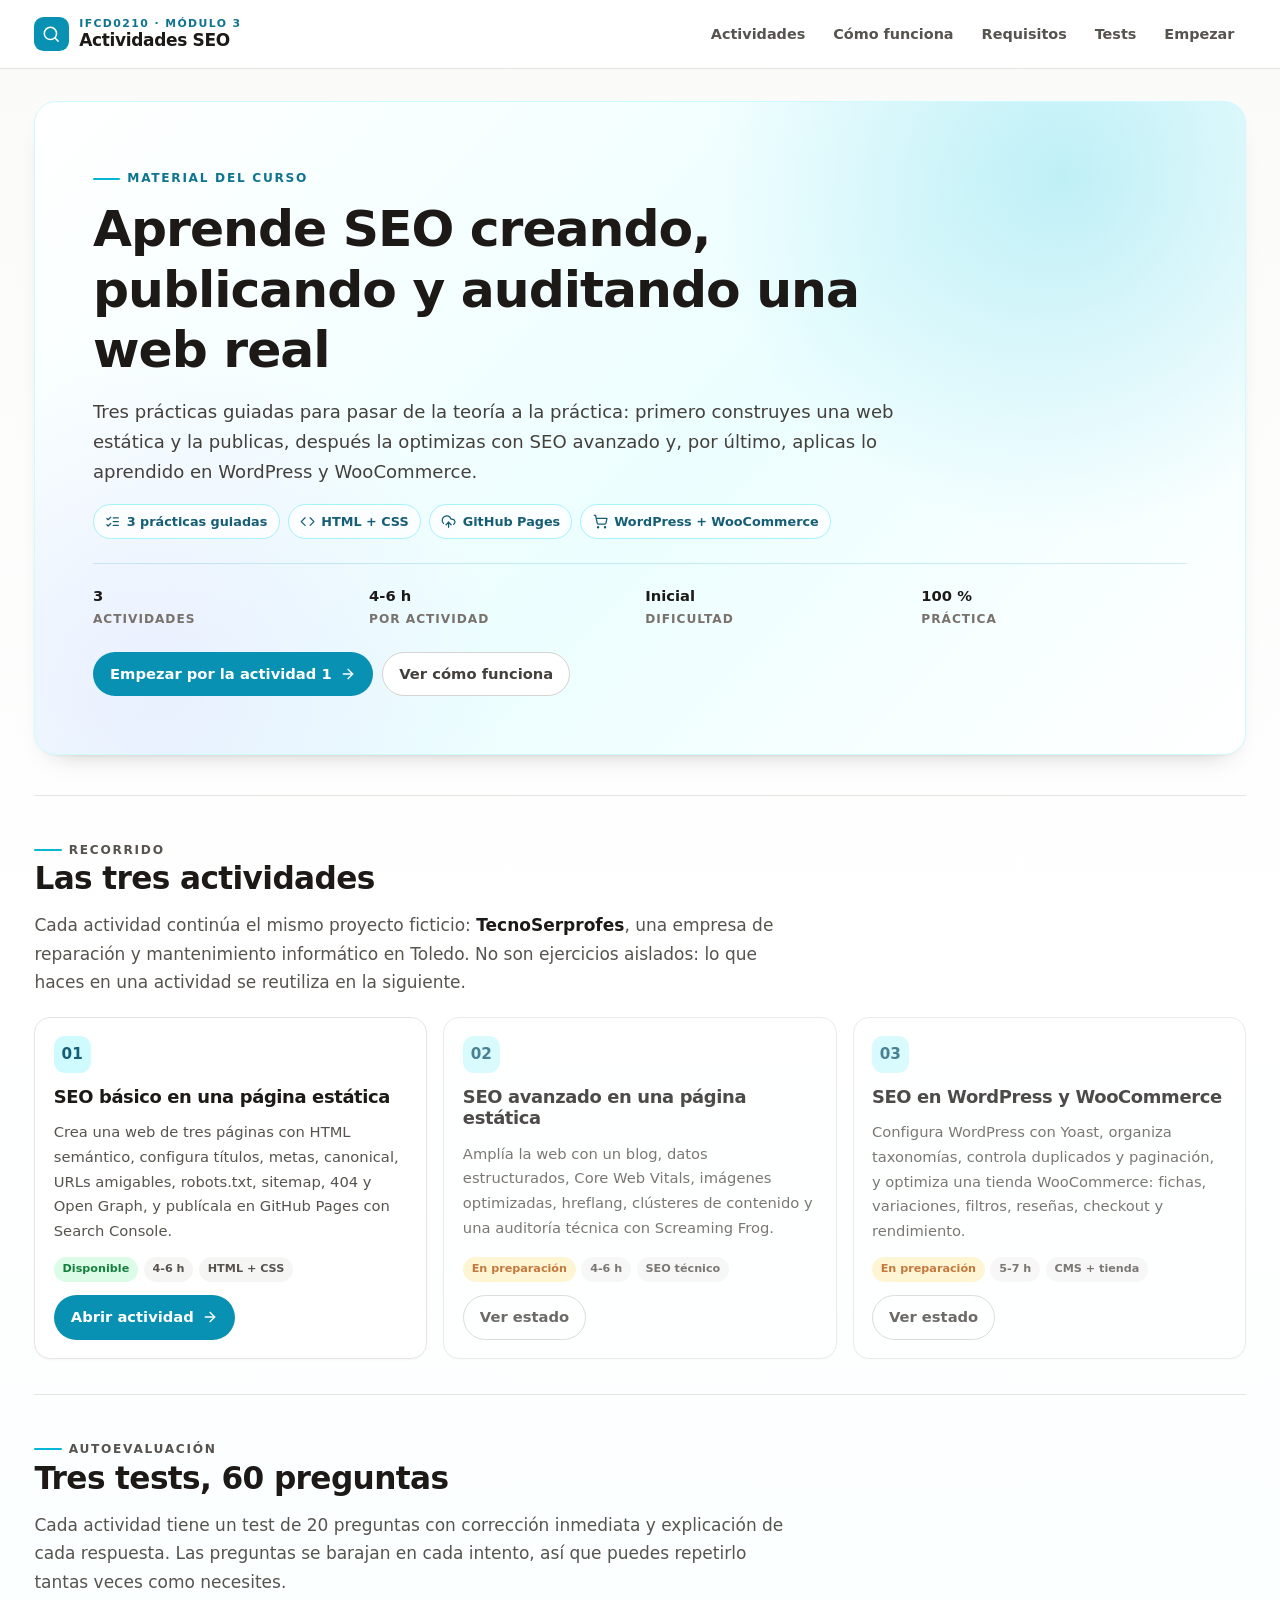
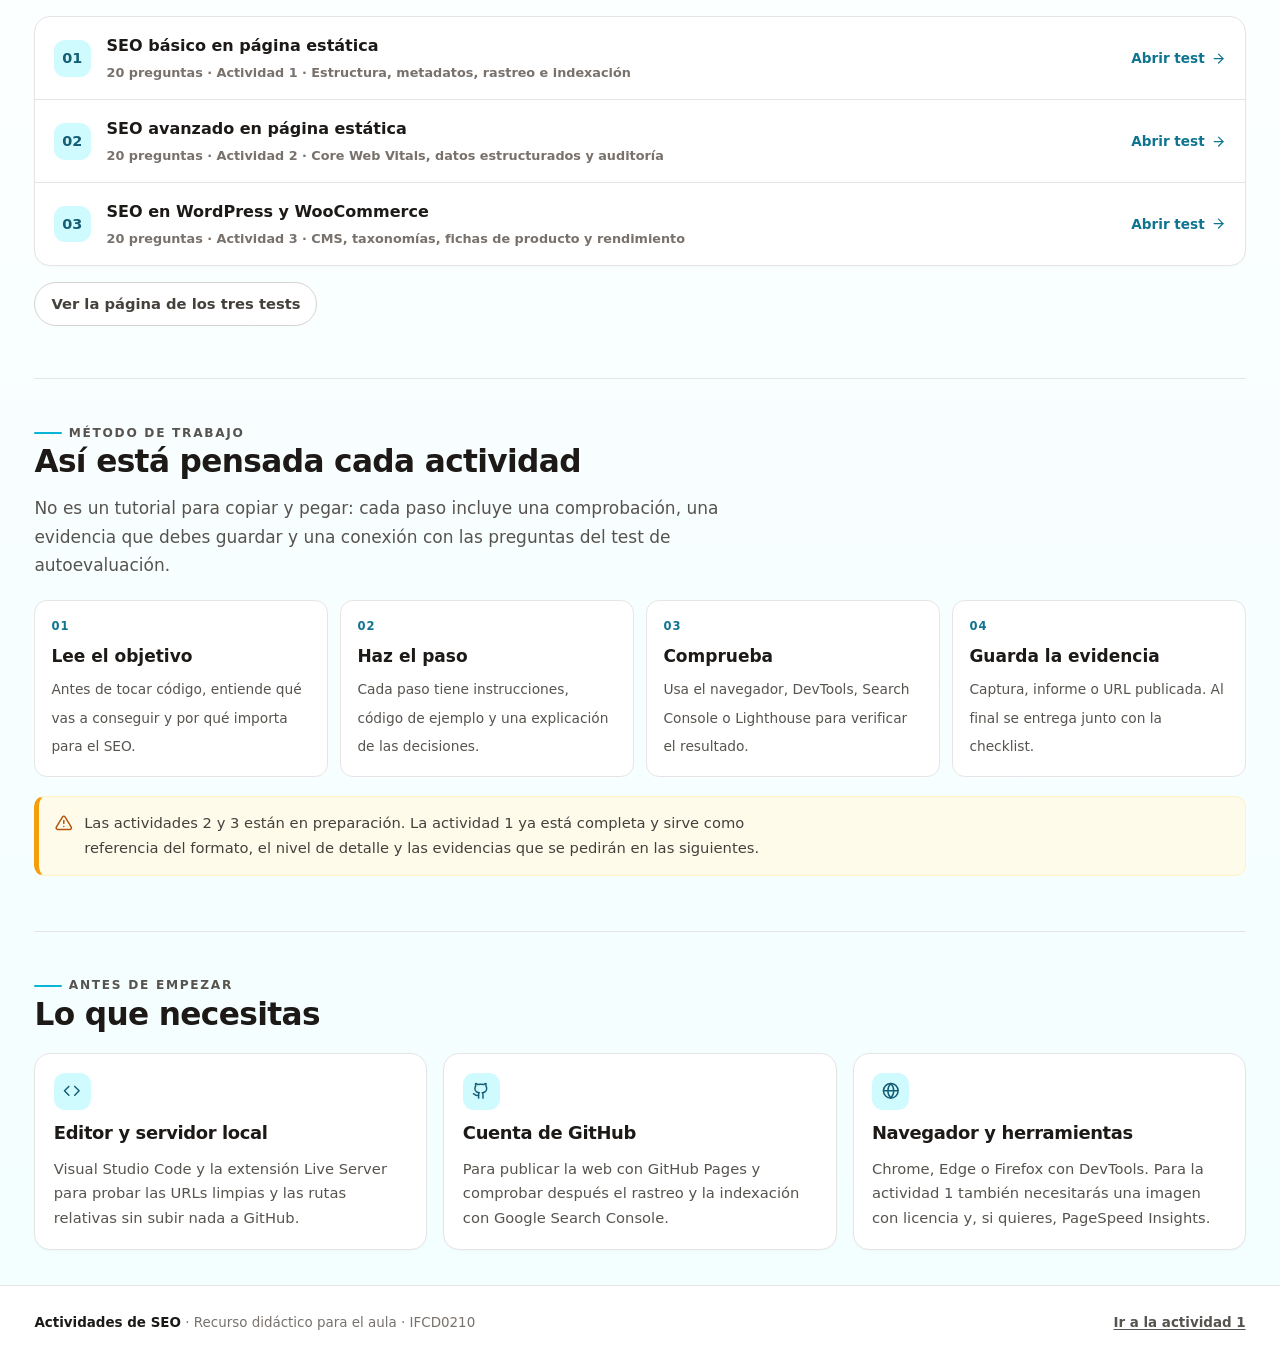
==== commit 4a363980: "feat: enlaza los tests de autoevaluacion desde la portada" ====
--- a/index.html
+++ b/index.html
@@ -30,7 +30,7 @@
         <a href="#actividades">Actividades</a>
         <a href="#metodo">Cómo funciona</a>
         <a href="#requisitos">Requisitos</a>
-        <a href="quizzes/">Tests</a>
+        <a href="#tests">Tests</a>
         <a href="actividad-1-seo-basico/">Empezar</a>
       </nav>
     </div>
@@ -166,6 +166,65 @@
         </div>
       </section>
 
+      <section class="seccion-portada" id="tests">
+        <div class="seccion-cabecera">
+          <p class="ceja">Autoevaluación</p>
+          <h2>Tres tests, 60 preguntas</h2>
+          <p>
+            Cada actividad tiene un test de 20 preguntas con corrección inmediata y explicación de cada respuesta.
+            Las preguntas se barajan en cada intento, así que puedes repetirlo tantas veces como necesites.
+          </p>
+        </div>
+
+        <div class="panel-tests">
+          <a class="test-fila" href="quizzes/quiz-seo-basico-pagina-estatica.html">
+            <span class="test-num" aria-hidden="true">01</span>
+            <span class="test-info">
+              <strong>SEO básico en página estática</strong>
+              <small>20 preguntas · Actividad 1 · Estructura, metadatos, rastreo e indexación</small>
+            </span>
+            <span class="test-accion">
+              Abrir test
+              <svg viewBox="0 0 24 24" fill="none" stroke="currentColor" stroke-width="2" stroke-linecap="round" stroke-linejoin="round" aria-hidden="true">
+                <path d="M5 12h14"></path><path d="m12 5 7 7-7 7"></path>
+              </svg>
+            </span>
+          </a>
+
+          <a class="test-fila" href="quizzes/quiz-seo-avanzado-pagina-estatica.html">
+            <span class="test-num" aria-hidden="true">02</span>
+            <span class="test-info">
+              <strong>SEO avanzado en página estática</strong>
+              <small>20 preguntas · Actividad 2 · Core Web Vitals, datos estructurados y auditoría</small>
+            </span>
+            <span class="test-accion">
+              Abrir test
+              <svg viewBox="0 0 24 24" fill="none" stroke="currentColor" stroke-width="2" stroke-linecap="round" stroke-linejoin="round" aria-hidden="true">
+                <path d="M5 12h14"></path><path d="m12 5 7 7-7 7"></path>
+              </svg>
+            </span>
+          </a>
+
+          <a class="test-fila" href="quizzes/quiz-seo-wordpress-woocommerce.html">
+            <span class="test-num" aria-hidden="true">03</span>
+            <span class="test-info">
+              <strong>SEO en WordPress y WooCommerce</strong>
+              <small>20 preguntas · Actividad 3 · CMS, taxonomías, fichas de producto y rendimiento</small>
+            </span>
+            <span class="test-accion">
+              Abrir test
+              <svg viewBox="0 0 24 24" fill="none" stroke="currentColor" stroke-width="2" stroke-linecap="round" stroke-linejoin="round" aria-hidden="true">
+                <path d="M5 12h14"></path><path d="m12 5 7 7-7 7"></path>
+              </svg>
+            </span>
+          </a>
+        </div>
+
+        <p style="margin-top:1rem">
+          <a class="boton boton-suave" href="quizzes/">Ver la página de los tres tests</a>
+        </p>
+      </section>
+
       <section class="seccion-portada" id="metodo">
         <div class="seccion-cabecera">
           <p class="ceja">Método de trabajo</p>
--- a/assets/estilos.css
+++ b/assets/estilos.css
@@ -1359,6 +1359,103 @@
   font-size: .86rem;
 }
 
+/* --------------------------------------------------------------------------
+   Lista de tests
+   -------------------------------------------------------------------------- */
+
+.panel-tests {
+  margin-top: 1.2rem;
+  border: 1px solid var(--s200);
+  border-radius: var(--radio);
+  background: #fff;
+  overflow: hidden;
+  box-shadow: 0 1px 2px rgba(0, 0, 0, .03);
+}
+
+.test-fila {
+  display: flex;
+  align-items: center;
+  gap: 1rem;
+  padding: 1rem 1.15rem;
+  border-top: 1px solid var(--s200);
+  color: inherit;
+  text-decoration: none;
+  transition: background .18s ease;
+}
+
+.test-fila:first-child {
+  border-top: 0;
+}
+
+.test-fila:hover {
+  background: var(--e50);
+  color: inherit;
+}
+
+.test-num {
+  display: inline-flex;
+  align-items: center;
+  justify-content: center;
+  flex-shrink: 0;
+  width: 2.3rem;
+  height: 2.3rem;
+  border-radius: .7rem;
+  background: var(--e100);
+  color: var(--e800);
+  font-size: .9rem;
+  font-weight: 850;
+  font-variant-numeric: tabular-nums;
+}
+
+.test-info {
+  display: flex;
+  flex-direction: column;
+  gap: .1rem;
+  flex: 1;
+  min-width: 0;
+}
+
+.test-info strong {
+  color: var(--s900);
+  font-size: 1rem;
+}
+
+.test-info small {
+  color: var(--s500);
+  font-size: .8rem;
+  font-weight: 650;
+}
+
+.test-accion {
+  display: inline-flex;
+  align-items: center;
+  gap: .4rem;
+  color: var(--e700);
+  font-size: .85rem;
+  font-weight: 750;
+  white-space: nowrap;
+}
+
+.test-accion svg {
+  width: .95rem;
+  height: .95rem;
+}
+
+.test-fila:hover .test-accion {
+  color: var(--e800);
+}
+
+@media (max-width: 600px) {
+  .test-fila {
+    flex-wrap: wrap;
+  }
+
+  .test-accion {
+    width: 100%;
+    padding-left: 3.3rem;
+  }
+}
+
 .aviso {
   display: flex;
   align-items: flex-start;
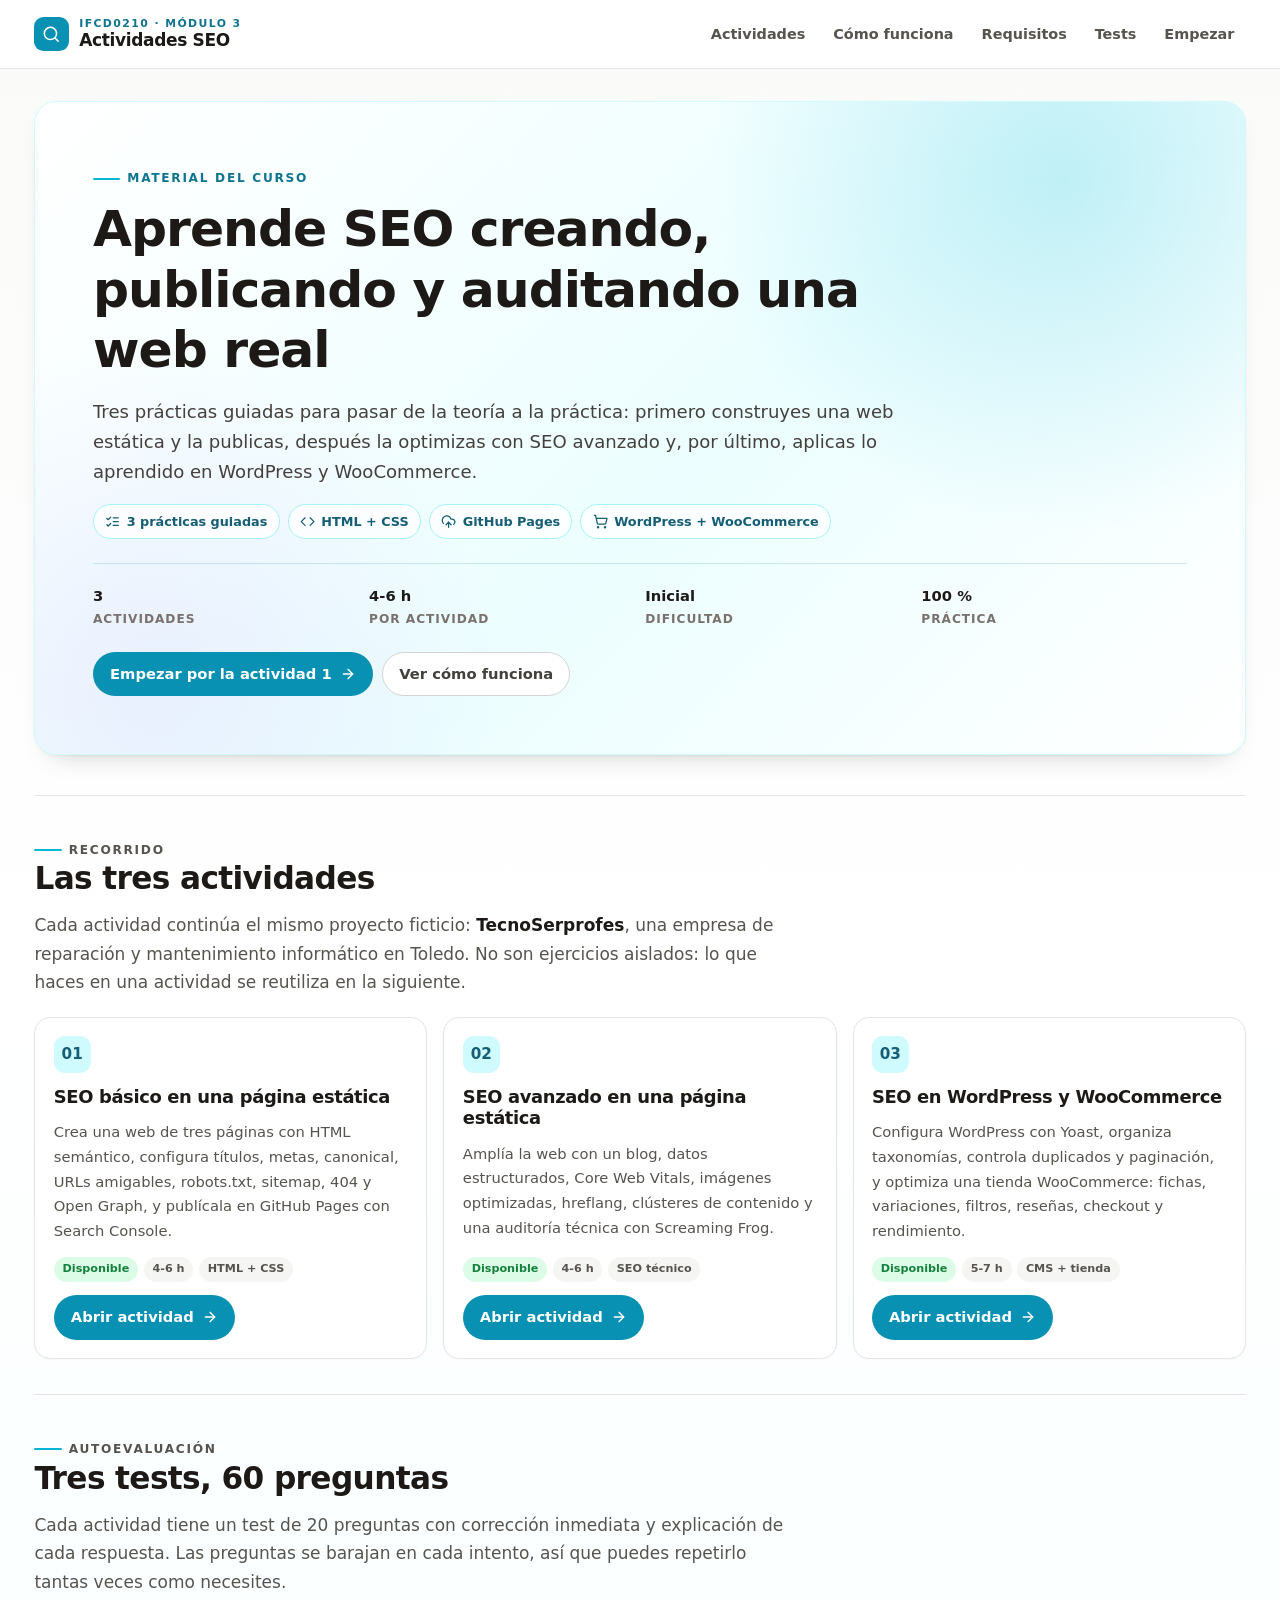
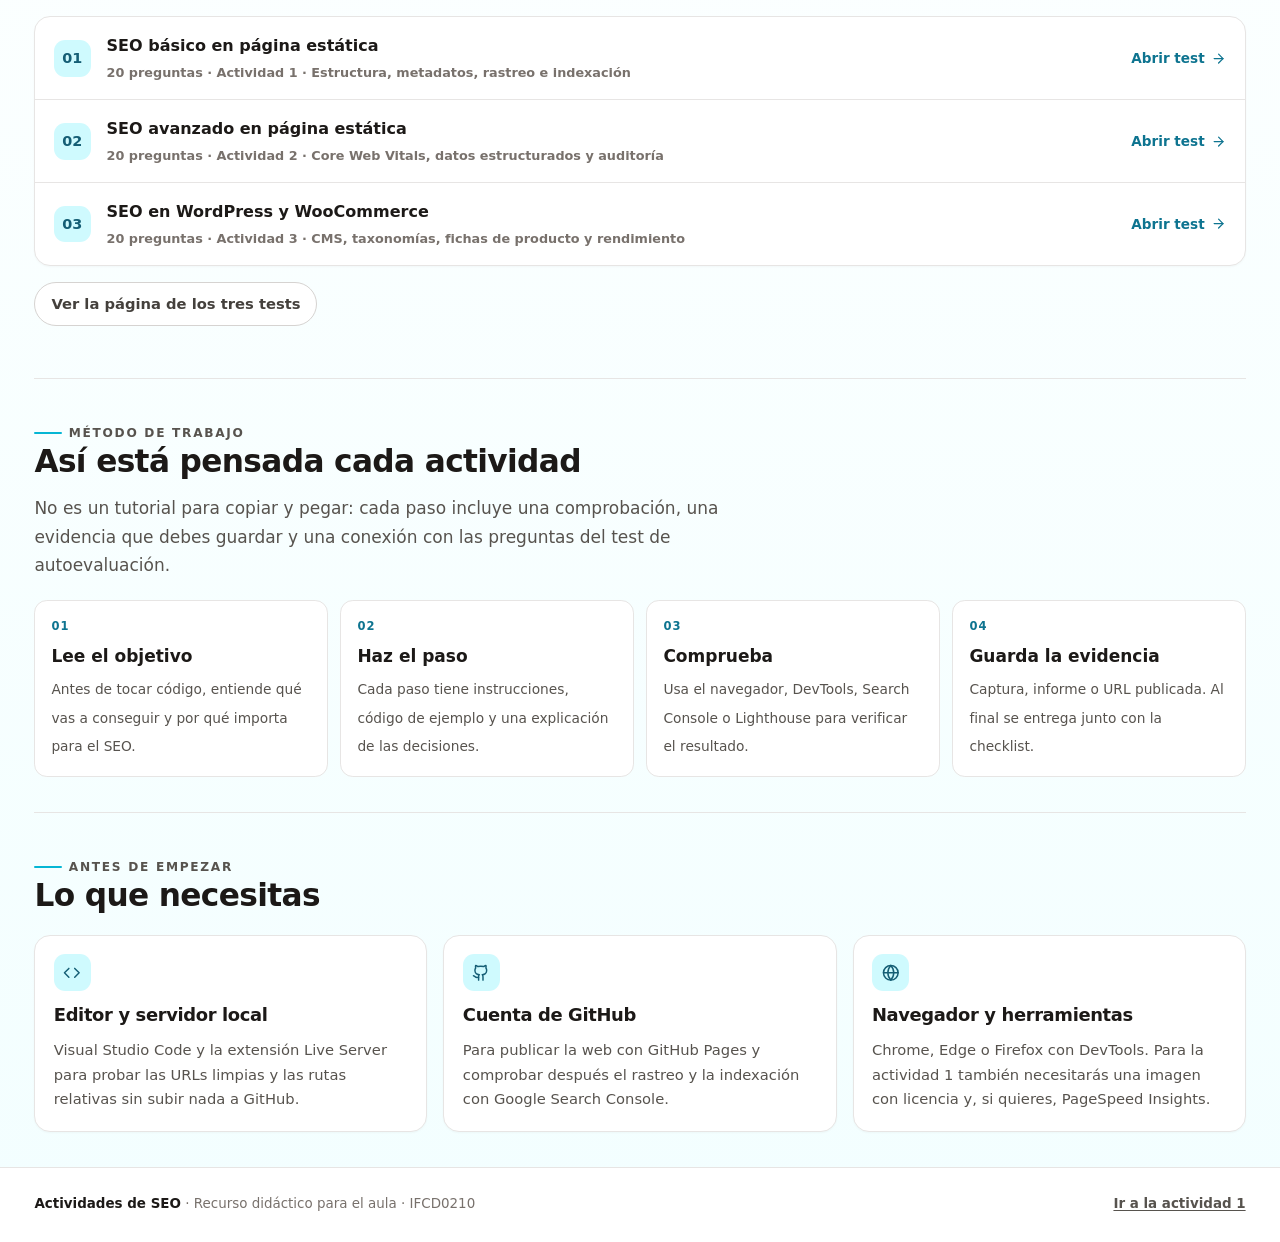
==== commit 5e4d0e45: "feat: completa las actividades 2 y 3 y las publica en la portada" ====
--- a/index.html
+++ b/index.html
@@ -134,7 +134,7 @@
             </a>
           </article>
 
-          <article class="tarjeta-actividad deshabilitada">
+          <article class="tarjeta-actividad">
             <span class="numero" aria-hidden="true">02</span>
             <h3>SEO avanzado en una página estática</h3>
             <p>
@@ -142,14 +142,19 @@
               clústeres de contenido y una auditoría técnica con Screaming Frog.
             </p>
             <div class="tarjeta-meta">
-              <span class="etiqueta etiqueta-amarilla">En preparación</span>
+              <span class="etiqueta etiqueta-verde">Disponible</span>
               <span class="etiqueta">4-6 h</span>
               <span class="etiqueta">SEO técnico</span>
             </div>
-            <a class="boton boton-suave" href="actividad-2-seo-avanzado/">Ver estado</a>
-          </article>
-
-          <article class="tarjeta-actividad deshabilitada">
+            <a class="boton" href="actividad-2-seo-avanzado/">
+              Abrir actividad
+              <svg viewBox="0 0 24 24" fill="none" stroke="currentColor" stroke-width="2" stroke-linecap="round" stroke-linejoin="round" aria-hidden="true">
+                <path d="M5 12h14"></path><path d="m12 5 7 7-7 7"></path>
+              </svg>
+            </a>
+          </article>
+
+          <article class="tarjeta-actividad">
             <span class="numero" aria-hidden="true">03</span>
             <h3>SEO en WordPress y WooCommerce</h3>
             <p>
@@ -157,11 +162,16 @@
               tienda WooCommerce: fichas, variaciones, filtros, reseñas, checkout y rendimiento.
             </p>
             <div class="tarjeta-meta">
-              <span class="etiqueta etiqueta-amarilla">En preparación</span>
+              <span class="etiqueta etiqueta-verde">Disponible</span>
               <span class="etiqueta">5-7 h</span>
               <span class="etiqueta">CMS + tienda</span>
             </div>
-            <a class="boton boton-suave" href="actividad-3-wordpress-woocommerce/">Ver estado</a>
+            <a class="boton" href="actividad-3-wordpress-woocommerce/">
+              Abrir actividad
+              <svg viewBox="0 0 24 24" fill="none" stroke="currentColor" stroke-width="2" stroke-linecap="round" stroke-linejoin="round" aria-hidden="true">
+                <path d="M5 12h14"></path><path d="m12 5 7 7-7 7"></path>
+              </svg>
+            </a>
           </article>
         </div>
       </section>
@@ -253,16 +263,6 @@
             <span>Captura, informe o URL publicada. Al final se entrega junto con la checklist.</span>
           </li>
         </ol>
-
-        <div class="aviso">
-          <svg viewBox="0 0 24 24" fill="none" stroke="currentColor" stroke-width="2" stroke-linecap="round" stroke-linejoin="round" aria-hidden="true">
-            <path d="M12 9v4"></path><path d="M12 17h.01"></path><path d="M10.29 3.86 1.82 18a2 2 0 0 0 1.71 3h16.94a2 2 0 0 0 1.71-3L13.71 3.86a2 2 0 0 0-3.42 0Z"></path>
-          </svg>
-          <p>
-            Las actividades 2 y 3 están en preparación. La actividad 1 ya está completa y sirve como referencia
-            del formato, el nivel de detalle y las evidencias que se pedirán en las siguientes.
-          </p>
-        </div>
       </section>
 
       <section class="seccion-portada" id="requisitos">
